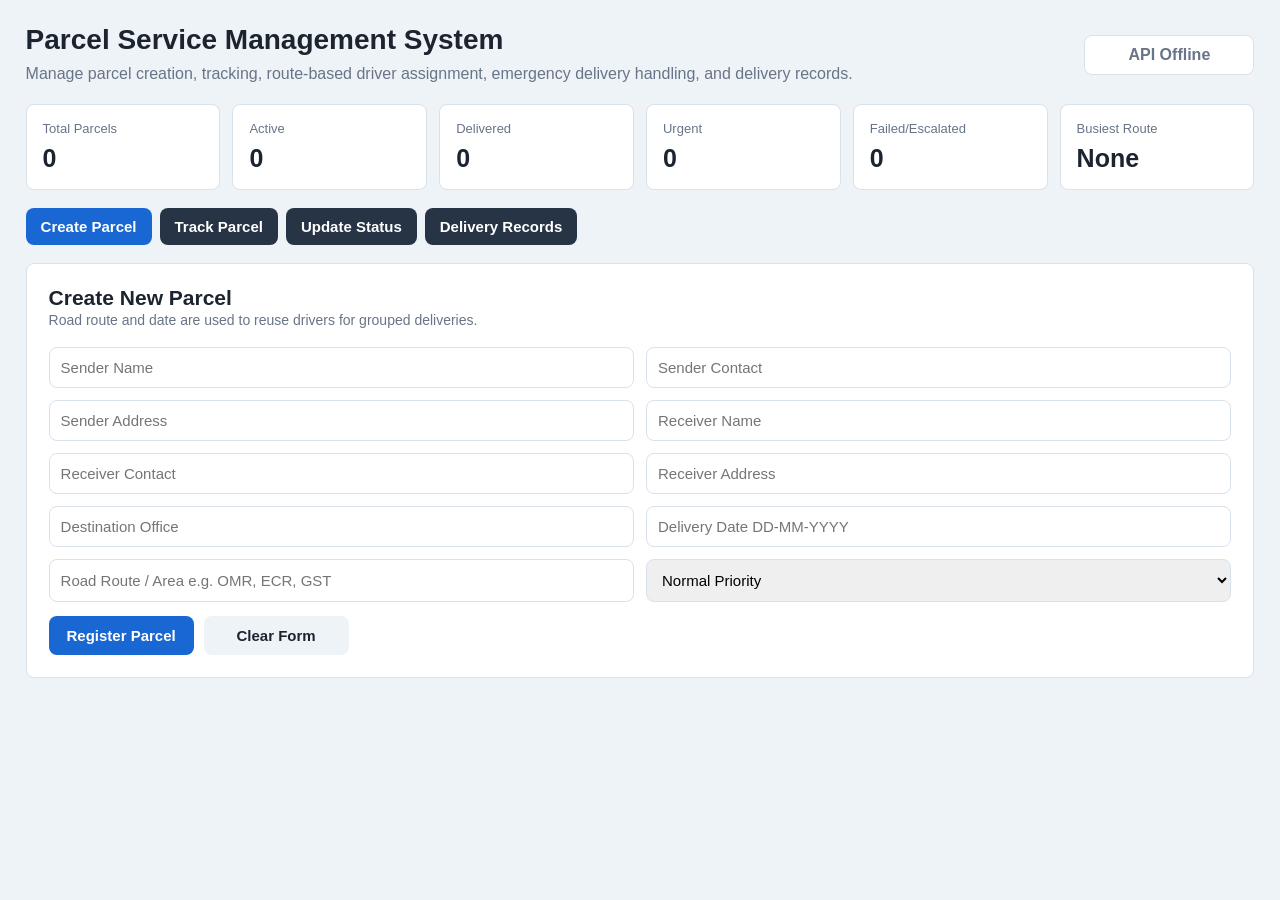
==== Frontend/n.html @ 4bf90d1c "Project Update" ====
<!DOCTYPE html>
<html lang="en">
<head>
<meta charset="UTF-8">
<meta name="viewport" content="width=device-width, initial-scale=1.0">
<title>Parcel Service System</title>

<style>
:root {
  --bg: #eef3f7;
  --panel: #ffffff;
  --ink: #1c2430;
  --muted: #687487;
  --line: #d9e1ea;
  --primary: #1967d2;
  --primary-dark: #124f9f;
  --success-bg: #dff7e8;
  --success-text: #11633a;
  --danger-bg: #fde2e2;
  --danger-text: #9f1d1d;
  --warn-bg: #fff3cc;
  --warn-text: #815b00;
}

* {
  box-sizing: border-box;
  margin: 0;
  padding: 0;
  font-family: Arial, sans-serif;
}

body {
  background: var(--bg);
  color: var(--ink);
}

.app-shell {
  width: 96%;
  max-width: 1260px;
  margin: 24px auto 40px;
}

.topbar {
  display: flex;
  justify-content: space-between;
  gap: 18px;
  align-items: center;
  margin-bottom: 18px;
}

.topbar h1 {
  font-size: 28px;
  margin-bottom: 6px;
}

.topbar p {
  color: var(--muted);
  line-height: 1.5;
}

.server-pill {
  min-width: 170px;
  padding: 10px 14px;
  border: 1px solid var(--line);
  background: var(--panel);
  border-radius: 8px;
  color: var(--muted);
  text-align: center;
  font-weight: 700;
}

.server-pill.online {
  color: var(--success-text);
  border-color: #a8dfbd;
}

.stats-grid {
  display: grid;
  grid-template-columns: repeat(6, 1fr);
  gap: 12px;
  margin-bottom: 18px;
}

.stat {
  background: var(--panel);
  border: 1px solid var(--line);
  border-radius: 8px;
  padding: 16px;
}

.stat span {
  display: block;
  color: var(--muted);
  font-size: 13px;
  margin-bottom: 8px;
}

.stat strong {
  font-size: 25px;
}

.nav {
  display: flex;
  flex-wrap: wrap;
  gap: 8px;
  margin-bottom: 18px;
}

.nav button,
.action-row button,
.icon-action,
button {
  border: none;
  cursor: pointer;
  font-weight: 700;
}

.nav button {
  width: auto;
  padding: 10px 15px;
  border-radius: 8px;
  background: #263445;
  color: white;
}

.nav button.active {
  background: var(--primary);
}

.panel {
  background: var(--panel);
  padding: 22px;
  border: 1px solid var(--line);
  border-radius: 8px;
  margin-bottom: 18px;
}

.panel-header {
  display: flex;
  justify-content: space-between;
  gap: 14px;
  align-items: center;
  margin-bottom: 16px;
}

.panel h2 {
  font-size: 21px;
}

.hint {
  color: var(--muted);
  font-size: 14px;
  line-height: 1.5;
}

.grid {
  display: grid;
  grid-template-columns: repeat(2, 1fr);
  gap: 12px;
}

.filters {
  display: grid;
  grid-template-columns: 2fr repeat(4, 1fr);
  gap: 10px;
}

input,
select,
button {
  width: 100%;
  padding: 11px;
  border-radius: 8px;
  border: 1px solid var(--line);
  font-size: 15px;
}

input:focus,
select:focus {
  outline: 2px solid #9cc3f6;
  border-color: var(--primary);
}

.primary {
  background: var(--primary);
  color: white;
}

.primary:hover {
  background: var(--primary-dark);
}

.secondary {
  background: #eef3f7;
  color: var(--ink);
}

.danger-button {
  background: var(--danger-bg);
  color: var(--danger-text);
}

.action-row {
  display: flex;
  gap: 10px;
  margin-top: 14px;
}

.action-row button {
  width: auto;
  min-width: 145px;
}

.result {
  background: #f7fafc;
  padding: 15px;
  border-radius: 8px;
  margin-top: 14px;
  border-left: 5px solid var(--primary);
  line-height: 1.65;
}

.hidden {
  display: none;
}

.badge {
  display: inline-block;
  padding: 5px 9px;
  border-radius: 999px;
  background: #dcecff;
  color: #174f91;
  font-size: 12px;
  font-weight: 700;
  white-space: nowrap;
}

.danger {
  background: var(--danger-bg);
  color: var(--danger-text);
}

.success {
  background: var(--success-bg);
  color: var(--success-text);
}

.warning {
  background: var(--warn-bg);
  color: var(--warn-text);
}

.table-wrap {
  overflow-x: auto;
  border: 1px solid var(--line);
  border-radius: 8px;
  margin-top: 14px;
}

table {
  width: 100%;
  border-collapse: collapse;
  min-width: 980px;
}

th,
td {
  padding: 12px;
  border-bottom: 1px solid var(--line);
  text-align: left;
  vertical-align: top;
}

th {
  background: #f3f6fa;
  color: #354255;
  font-size: 13px;
}

tr:last-child td {
  border-bottom: none;
}

.icon-action {
  width: auto;
  padding: 7px 9px;
  border-radius: 7px;
  margin-right: 5px;
  font-size: 13px;
}

.empty {
  padding: 20px;
  color: var(--muted);
  text-align: center;
}

@media(max-width: 980px) {
  .stats-grid {
    grid-template-columns: repeat(3, 1fr);
  }

  .filters {
    grid-template-columns: repeat(2, 1fr);
  }
}

@media(max-width: 700px) {
  .topbar,
  .panel-header,
  .action-row {
    flex-direction: column;
    align-items: stretch;
  }

  .stats-grid,
  .grid,
  .filters {
    grid-template-columns: 1fr;
  }

  .action-row button,
  .nav button {
    width: 100%;
  }
}
</style>
</head>

<body>
<main class="app-shell">
  <header class="topbar">
    <div>
      <h1>Parcel Service Management System</h1>
      <p>Manage parcel creation, tracking, route-based driver assignment, emergency delivery handling, and delivery records.</p>
    </div>
    <div id="serverStatus" class="server-pill">Checking API</div>
  </header>

  <section class="stats-grid" aria-label="Parcel summary">
    <div class="stat"><span>Total Parcels</span><strong id="statTotal">0</strong></div>
    <div class="stat"><span>Active</span><strong id="statActive">0</strong></div>
    <div class="stat"><span>Delivered</span><strong id="statDelivered">0</strong></div>
    <div class="stat"><span>Urgent</span><strong id="statUrgent">0</strong></div>
    <div class="stat"><span>Failed/Escalated</span><strong id="statFailed">0</strong></div>
    <div class="stat"><span>Busiest Route</span><strong id="statRoute">None</strong></div>
  </section>

  <nav class="nav" aria-label="Main sections">
    <button id="navAdd" class="active" onclick="showSection('addSection')">Create Parcel</button>
    <button id="navTrack" onclick="showSection('trackSection')">Track Parcel</button>
    <button id="navUpdate" onclick="showSection('updateSection')">Update Status</button>
    <button id="navRecords" onclick="showSection('recordsSection'); loadParcels();">Delivery Records</button>
  </nav>

  <section id="addSection" class="panel">
    <div class="panel-header">
      <div>
        <h2>Create New Parcel</h2>
        <p class="hint">Road route and date are used to reuse drivers for grouped deliveries.</p>
      </div>
    </div>

    <div class="grid">
      <input id="sname" placeholder="Sender Name">
      <input id="sphone" placeholder="Sender Contact">
      <input id="saddr" placeholder="Sender Address">
      <input id="rname" placeholder="Receiver Name">
      <input id="rphone" placeholder="Receiver Contact">
      <input id="raddr" placeholder="Receiver Address">
      <input id="office" placeholder="Destination Office">
      <input id="date" placeholder="Delivery Date DD-MM-YYYY">
      <input id="route" placeholder="Road Route / Area e.g. OMR, ECR, GST">
      <select id="priority">
        <option value="1">Normal Priority</option>
        <option value="2">Urgent Priority</option>
      </select>
    </div>

    <div class="action-row">
      <button class="primary" onclick="addParcel()">Register Parcel</button>
      <button class="secondary" onclick="clearCreateForm()">Clear Form</button>
    </div>

    <div id="addResult" class="result hidden"></div>
  </section>

  <section id="trackSection" class="panel hidden">
    <div class="panel-header">
      <div>
        <h2>Track Parcel</h2>
        <p class="hint">Enter a tracking ID to view full shipment details.</p>
      </div>
    </div>

    <div class="grid">
      <input id="trackId" placeholder="Enter Tracking ID">
      <button class="primary" onclick="trackParcel()">Track</button>
    </div>

    <div id="trackResult" class="result hidden"></div>
  </section>

  <section id="updateSection" class="panel hidden">
    <div class="panel-header">
      <div>
        <h2>Update Parcel Status</h2>
        <p class="hint">Failed deliveries automatically increase attempts and can escalate priority.</p>
      </div>
    </div>

    <div class="grid">
      <input id="updateId" placeholder="Enter Tracking ID">
      <select id="newStatus">
        <option value="Dispatched">Dispatched</option>
        <option value="In Transit">In Transit</option>
        <option value="Reached Destination Office">Reached Destination Office</option>
        <option value="Out for Delivery">Out for Delivery</option>
        <option value="Delivered">Delivered</option>
        <option value="Delivery Failed">Delivery Failed</option>
      </select>
    </div>

    <div class="action-row">
      <button class="primary" onclick="updateStatus()">Update Status</button>
    </div>

    <div id="updateResult" class="result hidden"></div>
  </section>

  <section id="recordsSection" class="panel hidden">
    <div class="panel-header">
      <div>
        <h2>Delivery Records</h2>
        <p class="hint">Search, filter, export, track, update, or delete parcel records.</p>
      </div>
      <div class="action-row">
        <button class="secondary" onclick="exportCsv()">Export CSV</button>
        <button class="primary" onclick="loadParcels()">Refresh</button>
      </div>
    </div>

    <div class="filters">
      <input id="filterSearch" placeholder="Search ID, sender, receiver, route">
      <input id="filterLocation" placeholder="Destination Office">
      <input id="filterDate" placeholder="Date DD-MM-YYYY">
      <select id="filterStatus">
        <option value="">All Statuses</option>
        <option value="Dispatched">Dispatched</option>
        <option value="In Transit">In Transit</option>
        <option value="Reached Destination Office">Reached Destination Office</option>
        <option value="Out for Delivery">Out for Delivery</option>
        <option value="Delivered">Delivered</option>
        <option value="Delivery Failed - Rescheduled">Delivery Failed - Rescheduled</option>
        <option value="Urgent Attention Needed">Urgent Attention Needed</option>
        <option value="Escalated to Office Manager">Escalated to Office Manager</option>
      </select>
      <select id="filterPriority">
        <option value="">All Priorities</option>
        <option value="1">Normal</option>
        <option value="2">Urgent</option>
      </select>
    </div>

    <div class="action-row">
      <button class="primary" onclick="loadParcels()">Apply Filters</button>
      <button class="secondary" onclick="resetFilters()">Reset Filters</button>
    </div>

    <div id="recordsList"></div>
  </section>
</main>

<script>
const API = window.location.protocol === "file:"
  ? "http://127.0.0.1:5000"
  : window.location.origin;

let currentParcels = [];

function escapeHtml(value) {
  return String(value ?? "").replace(/[&<>"']/g, char => ({
    "&": "&amp;",
    "<": "&lt;",
    ">": "&gt;",
    '"': "&quot;",
    "'": "&#039;"
  })[char]);
}

function showSection(id) {
  ["addSection", "trackSection", "updateSection", "recordsSection"].forEach(sectionId => {
    document.getElementById(sectionId).classList.add("hidden");
  });

  ["navAdd", "navTrack", "navUpdate", "navRecords"].forEach(navId => {
    document.getElementById(navId).classList.remove("active");
  });

  const navMap = {
    addSection: "navAdd",
    trackSection: "navTrack",
    updateSection: "navUpdate",
    recordsSection: "navRecords"
  };

  document.getElementById(id).classList.remove("hidden");
  document.getElementById(navMap[id]).classList.add("active");
}

function showBox(id, html) {
  const box = document.getElementById(id);
  box.innerHTML = html;
  box.classList.remove("hidden");
}

async function requestJson(url, options) {
  const response = await fetch(url, options);
  const data = await response.json();

  if (!response.ok) {
    throw new Error(data.error || "Request failed");
  }

  return data;
}

function getStatusBadge(status) {
  const safeStatus = escapeHtml(status);

  if (status.includes("Failed") || status.includes("Escalated")) {
    return `<span class="badge danger">${safeStatus}</span>`;
  }

  if (status === "Delivered") {
    return `<span class="badge success">${safeStatus}</span>`;
  }

  if (status.includes("Urgent")) {
    return `<span class="badge warning">${safeStatus}</span>`;
  }

  return `<span class="badge">${safeStatus}</span>`;
}

function getPriorityBadge(priority) {
  return priority == "2"
    ? `<span class="badge warning">Urgent</span>`
    : `<span class="badge">Normal</span>`;
}

function isValidDate(value) {
  return /^\d{2}-\d{2}-\d{4}$/.test(value);
}

async function loadStats() {
  try {
    const stats = await requestJson(`${API}/stats`);
    document.getElementById("statTotal").textContent = stats.total;
    document.getElementById("statActive").textContent = stats.active;
    document.getElementById("statDelivered").textContent = stats.delivered;
    document.getElementById("statUrgent").textContent = stats.urgent;
    document.getElementById("statFailed").textContent = stats.failed;
    document.getElementById("statRoute").textContent = stats.busiestRoute;
    document.getElementById("serverStatus").textContent = "API Online";
    document.getElementById("serverStatus").classList.add("online");
  } catch (error) {
    document.getElementById("serverStatus").textContent = "API Offline";
    document.getElementById("serverStatus").classList.remove("online");
  }
}

function collectParcelForm() {
  return {
    sname: document.getElementById("sname").value.trim(),
    saddr: document.getElementById("saddr").value.trim(),
    sphone: document.getElementById("sphone").value.trim(),
    rname: document.getElementById("rname").value.trim(),
    raddr: document.getElementById("raddr").value.trim(),
    rphone: document.getElementById("rphone").value.trim(),
    office: document.getElementById("office").value.trim(),
    date: document.getElementById("date").value.trim(),
    route: document.getElementById("route").value.trim(),
    priority: document.getElementById("priority").value
  };
}

function clearCreateForm() {
  ["sname", "saddr", "sphone", "rname", "raddr", "rphone", "office", "date", "route"].forEach(id => {
    document.getElementById(id).value = "";
  });
  document.getElementById("priority").value = "1";
  document.getElementById("addResult").classList.add("hidden");
}

async function addParcel() {
  const parcel = collectParcelForm();

  for (let key in parcel) {
    if (!parcel[key]) {
      alert("Please fill all fields");
      return;
    }
  }

  if (!isValidDate(parcel.date)) {
    alert("Delivery date must be in DD-MM-YYYY format");
    return;
  }

  try {
    const data = await requestJson(`${API}/add`, {
      method: "POST",
      headers: { "Content-Type": "application/json" },
      body: JSON.stringify(parcel)
    });

    showBox("addResult", `
      <h3>Parcel Registered Successfully</h3>
      <p><b>Tracking ID:</b> ${escapeHtml(data.trackingID)}</p>
      <p><b>Assigned Driver:</b> ${escapeHtml(data.driver)}</p>
      <p><b>Route Logic:</b> Parcels on the same road and date are assigned to the same driver.</p>
    `);
    await loadStats();
  } catch (error) {
    showBox("addResult", `<p>${escapeHtml(error.message)}</p>`);
  }
}

async function trackParcel(idFromAction) {
  const id = String(idFromAction || document.getElementById("trackId").value).trim();

  if (!id) {
    alert("Enter tracking ID");
    return;
  }

  try {
    const data = await requestJson(`${API}/track/${encodeURIComponent(id)}`);
    document.getElementById("trackId").value = id;
    showSection("trackSection");

    showBox("trackResult", `
      <h3>Tracking Details</h3>
      <p><b>Tracking ID:</b> ${escapeHtml(data.id)}</p>
      <p><b>Status:</b> ${getStatusBadge(data.status)}</p>
      <p><b>Sender:</b> ${escapeHtml(data.sname)} | ${escapeHtml(data.sphone)}</p>
      <p><b>Sender Address:</b> ${escapeHtml(data.saddr)}</p>
      <p><b>Receiver:</b> ${escapeHtml(data.rname)} | ${escapeHtml(data.rphone)}</p>
      <p><b>Receiver Address:</b> ${escapeHtml(data.raddr)}</p>
      <p><b>Destination Office:</b> ${escapeHtml(data.office)}</p>
      <p><b>Delivery Date:</b> ${escapeHtml(data.date)}</p>
      <p><b>Route:</b> ${escapeHtml(data.route)}</p>
      <p><b>Assigned Driver:</b> ${escapeHtml(data.driver)}</p>
      <p><b>Priority:</b> ${getPriorityBadge(data.priority)}</p>
      <p><b>Failed Attempts:</b> ${escapeHtml(data.failedAttempts)}</p>
    `);
  } catch (error) {
    showBox("trackResult", `<p>Parcel not found.</p>`);
  }
}

async function updateStatus(idFromAction, statusFromAction) {
  const id = String(idFromAction || document.getElementById("updateId").value).trim();
  const status = statusFromAction || document.getElementById("newStatus").value;

  if (!id) {
    alert("Enter tracking ID");
    return;
  }

  try {
    const data = await requestJson(`${API}/update-status`, {
      method: "POST",
      headers: { "Content-Type": "application/json" },
      body: JSON.stringify({ id, status })
    });
    const parcel = data.parcel;

    document.getElementById("updateId").value = id;
    document.getElementById("newStatus").value = status;

    showBox("updateResult", `
      <h3>Status Updated</h3>
      <p><b>Tracking ID:</b> ${escapeHtml(parcel.id)}</p>
      <p><b>New Status:</b> ${getStatusBadge(parcel.status)}</p>
      <p><b>Failed Attempts:</b> ${escapeHtml(parcel.failedAttempts)}</p>
      <p><b>Priority:</b> ${getPriorityBadge(parcel.priority)}</p>
    `);

    await loadStats();
    if (!document.getElementById("recordsSection").classList.contains("hidden")) {
      await loadParcels();
    }
  } catch (error) {
    showBox("updateResult", `<p>${escapeHtml(error.message)}</p>`);
  }
}

function buildQuery() {
  const params = new URLSearchParams();
  const fields = {
    search: document.getElementById("filterSearch").value.trim(),
    location: document.getElementById("filterLocation").value.trim(),
    date: document.getElementById("filterDate").value.trim(),
    status: document.getElementById("filterStatus").value,
    priority: document.getElementById("filterPriority").value
  };

  Object.entries(fields).forEach(([key, value]) => {
    if (value) params.set(key, value);
  });

  return params.toString();
}

async function loadParcels() {
  const query = buildQuery();
  const url = query ? `${API}/parcels?${query}` : `${API}/parcels`;

  try {
    currentParcels = await requestJson(url);
    renderRecords(currentParcels);
  } catch (error) {
    document.getElementById("recordsList").innerHTML = `<div class="empty">${escapeHtml(error.message)}</div>`;
  }
}

function renderRecords(parcels) {
  const list = document.getElementById("recordsList");

  if (parcels.length === 0) {
    list.innerHTML = `<div class="empty">No records found.</div>`;
    return;
  }

  list.innerHTML = `
    <div class="table-wrap">
      <table>
        <thead>
          <tr>
            <th>ID</th>
            <th>Status</th>
            <th>Sender</th>
            <th>Receiver</th>
            <th>Destination</th>
            <th>Date</th>
            <th>Route</th>
            <th>Driver</th>
            <th>Priority</th>
            <th>Attempts</th>
            <th>Actions</th>
          </tr>
        </thead>
        <tbody>
          ${parcels.map(parcel => `
            <tr>
              <td>${escapeHtml(parcel.id)}</td>
              <td>${getStatusBadge(parcel.status)}</td>
              <td>${escapeHtml(parcel.sname)}<br><span class="hint">${escapeHtml(parcel.sphone)}</span></td>
              <td>${escapeHtml(parcel.rname)}<br><span class="hint">${escapeHtml(parcel.rphone)}</span></td>
              <td>${escapeHtml(parcel.office)}</td>
              <td>${escapeHtml(parcel.date)}</td>
              <td>${escapeHtml(parcel.route)}</td>
              <td>${escapeHtml(parcel.driver)}</td>
              <td>${getPriorityBadge(parcel.priority)}</td>
              <td>${escapeHtml(parcel.failedAttempts)}</td>
              <td>
                <button class="icon-action secondary" onclick="trackParcel('${escapeHtml(parcel.id)}')">View</button>
                <button class="icon-action primary" onclick="quickDeliver('${escapeHtml(parcel.id)}')">Deliver</button>
                <button class="icon-action danger-button" onclick="deleteParcel('${escapeHtml(parcel.id)}')">Delete</button>
              </td>
            </tr>
          `).join("")}
        </tbody>
      </table>
    </div>
  `;
}

async function quickDeliver(id) {
  await updateStatus(id, "Delivered");
}

async function deleteParcel(id) {
  if (!confirm(`Delete parcel ${id}?`)) {
    return;
  }

  try {
    await requestJson(`${API}/parcel/${encodeURIComponent(id)}`, { method: "DELETE" });
    await loadStats();
    await loadParcels();
  } catch (error) {
    alert(error.message);
  }
}

function resetFilters() {
  ["filterSearch", "filterLocation", "filterDate"].forEach(id => {
    document.getElementById(id).value = "";
  });
  document.getElementById("filterStatus").value = "";
  document.getElementById("filterPriority").value = "";
  loadParcels();
}

function exportCsv() {
  if (currentParcels.length === 0) {
    alert("No records to export");
    return;
  }

  const headers = ["ID", "Sender", "Sender Phone", "Receiver", "Receiver Phone", "Status", "Office", "Date", "Route", "Driver", "Priority", "Failed Attempts"];
  const rows = currentParcels.map(parcel => [
    parcel.id, parcel.sname, parcel.sphone, parcel.rname, parcel.rphone,
    parcel.status, parcel.office, parcel.date, parcel.route, parcel.driver,
    parcel.priority == "2" ? "Urgent" : "Normal", parcel.failedAttempts
  ]);
  const csv = [headers, ...rows].map(row =>
    row.map(value => `"${String(value).replaceAll('"', '""')}"`).join(",")
  ).join("\n");
  const blob = new Blob([csv], { type: "text/csv" });
  const link = document.createElement("a");
  link.href = URL.createObjectURL(blob);
  link.download = "parcel-records.csv";
  link.click();
  URL.revokeObjectURL(link.href);
}

loadStats();
</script>
</body>
</html>
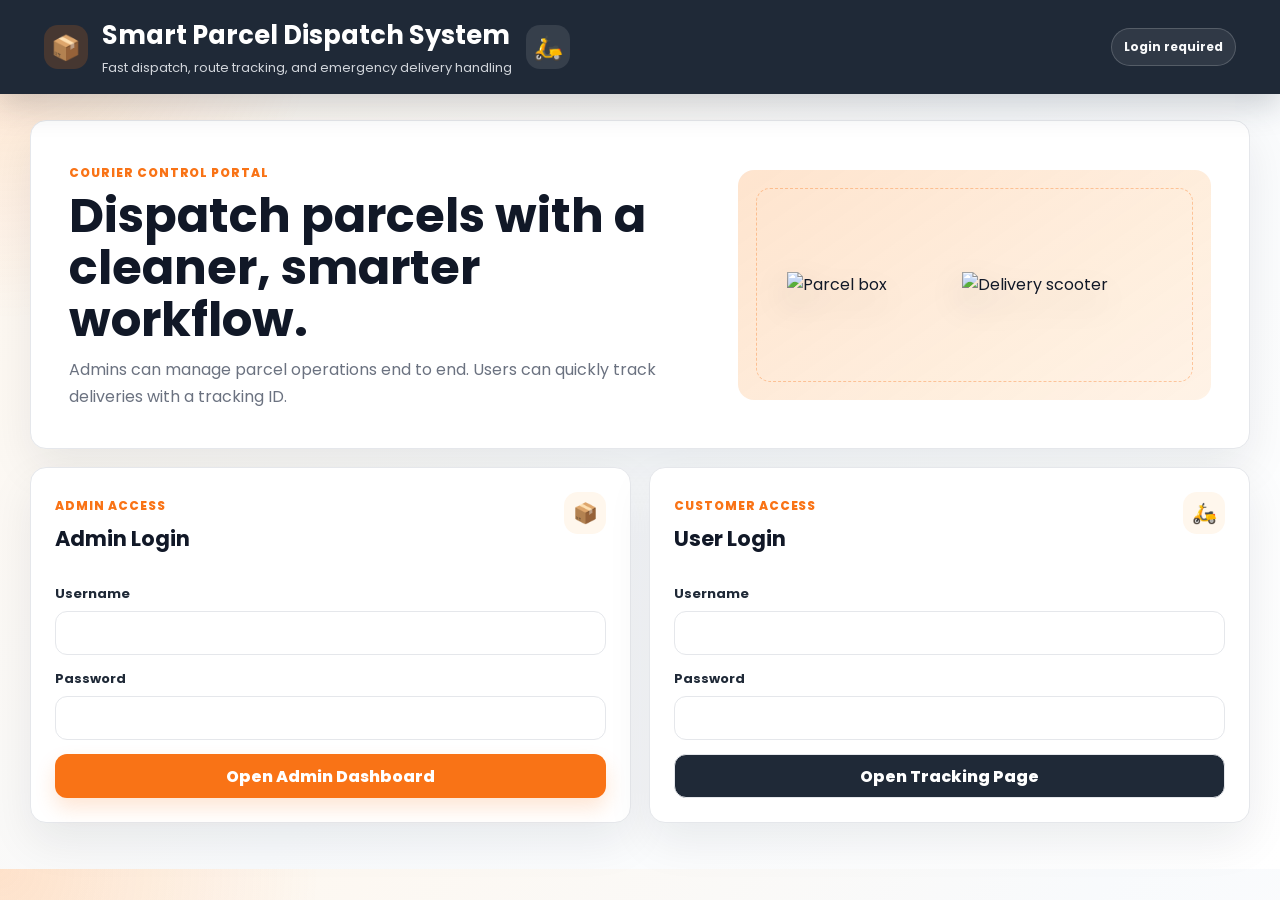
==== commit af7ada66: "Fix parcel dispatch system" ====
--- a/Frontend/n.html
+++ b/Frontend/n.html
@@ -1,834 +1,324 @@
 <!DOCTYPE html>
 <html lang="en">
 <head>
-<meta charset="UTF-8">
-<meta name="viewport" content="width=device-width, initial-scale=1.0">
-<title>Parcel Service System</title>
-
-<style>
-:root {
-  --bg: #eef3f7;
-  --panel: #ffffff;
-  --ink: #1c2430;
-  --muted: #687487;
-  --line: #d9e1ea;
-  --primary: #1967d2;
-  --primary-dark: #124f9f;
-  --success-bg: #dff7e8;
-  --success-text: #11633a;
-  --danger-bg: #fde2e2;
-  --danger-text: #9f1d1d;
-  --warn-bg: #fff3cc;
-  --warn-text: #815b00;
-}
-
-* {
-  box-sizing: border-box;
-  margin: 0;
-  padding: 0;
-  font-family: Arial, sans-serif;
-}
-
-body {
-  background: var(--bg);
-  color: var(--ink);
-}
-
-.app-shell {
-  width: 96%;
-  max-width: 1260px;
-  margin: 24px auto 40px;
-}
-
-.topbar {
-  display: flex;
-  justify-content: space-between;
-  gap: 18px;
-  align-items: center;
-  margin-bottom: 18px;
-}
-
-.topbar h1 {
-  font-size: 28px;
-  margin-bottom: 6px;
-}
-
-.topbar p {
-  color: var(--muted);
-  line-height: 1.5;
-}
-
-.server-pill {
-  min-width: 170px;
-  padding: 10px 14px;
-  border: 1px solid var(--line);
-  background: var(--panel);
-  border-radius: 8px;
-  color: var(--muted);
-  text-align: center;
-  font-weight: 700;
-}
-
-.server-pill.online {
-  color: var(--success-text);
-  border-color: #a8dfbd;
-}
-
-.stats-grid {
-  display: grid;
-  grid-template-columns: repeat(6, 1fr);
-  gap: 12px;
-  margin-bottom: 18px;
-}
-
-.stat {
-  background: var(--panel);
-  border: 1px solid var(--line);
-  border-radius: 8px;
-  padding: 16px;
-}
-
-.stat span {
-  display: block;
-  color: var(--muted);
-  font-size: 13px;
-  margin-bottom: 8px;
-}
-
-.stat strong {
-  font-size: 25px;
-}
-
-.nav {
-  display: flex;
-  flex-wrap: wrap;
-  gap: 8px;
-  margin-bottom: 18px;
-}
-
-.nav button,
-.action-row button,
-.icon-action,
-button {
-  border: none;
-  cursor: pointer;
-  font-weight: 700;
-}
-
-.nav button {
-  width: auto;
-  padding: 10px 15px;
-  border-radius: 8px;
-  background: #263445;
-  color: white;
-}
-
-.nav button.active {
-  background: var(--primary);
-}
-
-.panel {
-  background: var(--panel);
-  padding: 22px;
-  border: 1px solid var(--line);
-  border-radius: 8px;
-  margin-bottom: 18px;
-}
-
-.panel-header {
-  display: flex;
-  justify-content: space-between;
-  gap: 14px;
-  align-items: center;
-  margin-bottom: 16px;
-}
-
-.panel h2 {
-  font-size: 21px;
-}
-
-.hint {
-  color: var(--muted);
-  font-size: 14px;
-  line-height: 1.5;
-}
-
-.grid {
-  display: grid;
-  grid-template-columns: repeat(2, 1fr);
-  gap: 12px;
-}
-
-.filters {
-  display: grid;
-  grid-template-columns: 2fr repeat(4, 1fr);
-  gap: 10px;
-}
-
-input,
-select,
-button {
-  width: 100%;
-  padding: 11px;
-  border-radius: 8px;
-  border: 1px solid var(--line);
-  font-size: 15px;
-}
-
-input:focus,
-select:focus {
-  outline: 2px solid #9cc3f6;
-  border-color: var(--primary);
-}
-
-.primary {
-  background: var(--primary);
-  color: white;
-}
-
-.primary:hover {
-  background: var(--primary-dark);
-}
-
-.secondary {
-  background: #eef3f7;
-  color: var(--ink);
-}
-
-.danger-button {
-  background: var(--danger-bg);
-  color: var(--danger-text);
-}
-
-.action-row {
-  display: flex;
-  gap: 10px;
-  margin-top: 14px;
-}
-
-.action-row button {
-  width: auto;
-  min-width: 145px;
-}
-
-.result {
-  background: #f7fafc;
-  padding: 15px;
-  border-radius: 8px;
-  margin-top: 14px;
-  border-left: 5px solid var(--primary);
-  line-height: 1.65;
-}
-
-.hidden {
-  display: none;
-}
-
-.badge {
-  display: inline-block;
-  padding: 5px 9px;
-  border-radius: 999px;
-  background: #dcecff;
-  color: #174f91;
-  font-size: 12px;
-  font-weight: 700;
-  white-space: nowrap;
-}
-
-.danger {
-  background: var(--danger-bg);
-  color: var(--danger-text);
-}
-
-.success {
-  background: var(--success-bg);
-  color: var(--success-text);
-}
-
-.warning {
-  background: var(--warn-bg);
-  color: var(--warn-text);
-}
-
-.table-wrap {
-  overflow-x: auto;
-  border: 1px solid var(--line);
-  border-radius: 8px;
-  margin-top: 14px;
-}
-
-table {
-  width: 100%;
-  border-collapse: collapse;
-  min-width: 980px;
-}
-
-th,
-td {
-  padding: 12px;
-  border-bottom: 1px solid var(--line);
-  text-align: left;
-  vertical-align: top;
-}
-
-th {
-  background: #f3f6fa;
-  color: #354255;
-  font-size: 13px;
-}
-
-tr:last-child td {
-  border-bottom: none;
-}
-
-.icon-action {
-  width: auto;
-  padding: 7px 9px;
-  border-radius: 7px;
-  margin-right: 5px;
-  font-size: 13px;
-}
-
-.empty {
-  padding: 20px;
-  color: var(--muted);
-  text-align: center;
-}
-
-@media(max-width: 980px) {
-  .stats-grid {
-    grid-template-columns: repeat(3, 1fr);
-  }
-
-  .filters {
-    grid-template-columns: repeat(2, 1fr);
-  }
-}
-
-@media(max-width: 700px) {
-  .topbar,
-  .panel-header,
-  .action-row {
-    flex-direction: column;
-    align-items: stretch;
-  }
-
-  .stats-grid,
-  .grid,
-  .filters {
-    grid-template-columns: 1fr;
-  }
-
-  .action-row button,
-  .nav button {
-    width: 100%;
-  }
-}
-</style>
+  <meta charset="UTF-8">
+  <meta name="viewport" content="width=device-width, initial-scale=1.0">
+  <title>Smart Parcel Dispatch System</title>
+  <link rel="preconnect" href="https://fonts.googleapis.com">
+  <link rel="preconnect" href="https://fonts.gstatic.com" crossorigin>
+  <link href="https://fonts.googleapis.com/css2?family=Poppins:wght@400;500;600;700;800&display=swap" rel="stylesheet">
+  <link rel="stylesheet" href="style.css">
 </head>
-
 <body>
-<main class="app-shell">
-  <header class="topbar">
-    <div>
-      <h1>Parcel Service Management System</h1>
-      <p>Manage parcel creation, tracking, route-based driver assignment, emergency delivery handling, and delivery records.</p>
+  <div id="loader" class="loader hidden">Loading...</div>
+
+  <header class="site-header">
+    <div class="brand">
+      <span class="brand-icon" aria-hidden="true">📦</span>
+      <div>
+        <h1>Smart Parcel Dispatch System</h1>
+        <p>Fast dispatch, route tracking, and emergency delivery handling</p>
+      </div>
+      <span class="bike-icon" aria-hidden="true">🛵</span>
     </div>
-    <div id="serverStatus" class="server-pill">Checking API</div>
+    <div class="auth-area">
+      <span id="rolePill" class="role-pill">Login required</span>
+      <button class="btn danger logout-btn" type="button">Logout</button>
+    </div>
   </header>
 
-  <section class="stats-grid" aria-label="Parcel summary">
-    <div class="stat"><span>Total Parcels</span><strong id="statTotal">0</strong></div>
-    <div class="stat"><span>Active</span><strong id="statActive">0</strong></div>
-    <div class="stat"><span>Delivered</span><strong id="statDelivered">0</strong></div>
-    <div class="stat"><span>Urgent</span><strong id="statUrgent">0</strong></div>
-    <div class="stat"><span>Failed/Escalated</span><strong id="statFailed">0</strong></div>
-    <div class="stat"><span>Busiest Route</span><strong id="statRoute">None</strong></div>
-  </section>
-
-  <nav class="nav" aria-label="Main sections">
-    <button id="navAdd" class="active" onclick="showSection('addSection')">Create Parcel</button>
-    <button id="navTrack" onclick="showSection('trackSection')">Track Parcel</button>
-    <button id="navUpdate" onclick="showSection('updateSection')">Update Status</button>
-    <button id="navRecords" onclick="showSection('recordsSection'); loadParcels();">Delivery Records</button>
-  </nav>
-
-  <section id="addSection" class="panel">
-    <div class="panel-header">
-      <div>
-        <h2>Create New Parcel</h2>
-        <p class="hint">Road route and date are used to reuse drivers for grouped deliveries.</p>
+  <main class="app">
+    <section id="loginView" class="login-view">
+      <div class="hero login-hero">
+        <div class="hero-copy">
+          <span class="kicker">Courier Control Portal</span>
+          <h2>Dispatch parcels with a cleaner, smarter workflow.</h2>
+          <p>Admins can manage parcel operations end to end. Users can quickly track deliveries with a tracking ID.</p>
+        </div>
+        <div class="hero-art" aria-label="Parcel delivery illustration">
+          <img src="https://img.icons8.com/fluency/240/parcel.png" alt="Parcel box">
+          <img src="https://img.icons8.com/fluency/240/scooter.png" alt="Delivery scooter">
+        </div>
       </div>
-    </div>
-
-    <div class="grid">
-      <input id="sname" placeholder="Sender Name">
-      <input id="sphone" placeholder="Sender Contact">
-      <input id="saddr" placeholder="Sender Address">
-      <input id="rname" placeholder="Receiver Name">
-      <input id="rphone" placeholder="Receiver Contact">
-      <input id="raddr" placeholder="Receiver Address">
-      <input id="office" placeholder="Destination Office">
-      <input id="date" placeholder="Delivery Date DD-MM-YYYY">
-      <input id="route" placeholder="Road Route / Area e.g. OMR, ECR, GST">
-      <select id="priority">
-        <option value="1">Normal Priority</option>
-        <option value="2">Urgent Priority</option>
-      </select>
-    </div>
-
-    <div class="action-row">
-      <button class="primary" onclick="addParcel()">Register Parcel</button>
-      <button class="secondary" onclick="clearCreateForm()">Clear Form</button>
-    </div>
-
-    <div id="addResult" class="result hidden"></div>
-  </section>
-
-  <section id="trackSection" class="panel hidden">
-    <div class="panel-header">
-      <div>
-        <h2>Track Parcel</h2>
-        <p class="hint">Enter a tracking ID to view full shipment details.</p>
+
+      <div id="loginAlertBox" class="alert hidden" role="status"></div>
+
+      <div class="login-grid">
+        <form id="adminLoginForm" class="card login-card">
+          <div class="card-title">
+            <div>
+              <span class="section-label">Admin Access</span>
+              <h3>Admin Login</h3>
+            </div>
+            <span class="card-icon">📦</span>
+          </div>
+          <label>Username<input name="username" autocomplete="username" required></label>
+          <label>Password<input name="password" type="password" autocomplete="current-password" required></label>
+          <button class="btn primary" type="submit">Open Admin Dashboard</button>
+        </form>
+
+        <form id="userLoginForm" class="card login-card">
+          <div class="card-title">
+            <div>
+              <span class="section-label">Customer Access</span>
+              <h3>User Login</h3>
+            </div>
+            <span class="card-icon">🛵</span>
+          </div>
+          <label>Username<input name="username" autocomplete="username" required></label>
+          <label>Password<input name="password" type="password" autocomplete="current-password" required></label>
+          <button class="btn secondary strong" type="submit">Open Tracking Page</button>
+        </form>
       </div>
-    </div>
-
-    <div class="grid">
-      <input id="trackId" placeholder="Enter Tracking ID">
-      <button class="primary" onclick="trackParcel()">Track</button>
-    </div>
-
-    <div id="trackResult" class="result hidden"></div>
-  </section>
-
-  <section id="updateSection" class="panel hidden">
-    <div class="panel-header">
-      <div>
-        <h2>Update Parcel Status</h2>
-        <p class="hint">Failed deliveries automatically increase attempts and can escalate priority.</p>
+    </section>
+
+    <section id="adminView" class="hidden">
+      <section class="hero dashboard-hero">
+        <div class="hero-copy">
+          <span class="kicker">Admin Dashboard</span>
+          <h2>Manage delivery creation, tracking, and escalation.</h2>
+          <p>Create parcels, assign route drivers, update delivery progress, handle failures, and review every record.</p>
+        </div>
+        <div class="hero-art" aria-label="Parcel dashboard illustration">
+          <img src="https://img.icons8.com/fluency/240/cardboard-box.png" alt="Parcel package">
+          <img src="https://img.icons8.com/fluency/240/delivery.png" alt="Delivery rider">
+        </div>
+      </section>
+
+      <div class="toolbar">
+        <div id="alertBox" class="alert hidden" role="status"></div>
+        <button id="refreshBtn" class="btn secondary" type="button">Refresh Data</button>
       </div>
-    </div>
-
-    <div class="grid">
-      <input id="updateId" placeholder="Enter Tracking ID">
-      <select id="newStatus">
-        <option value="Dispatched">Dispatched</option>
-        <option value="In Transit">In Transit</option>
-        <option value="Reached Destination Office">Reached Destination Office</option>
-        <option value="Out for Delivery">Out for Delivery</option>
-        <option value="Delivered">Delivered</option>
-        <option value="Delivery Failed">Delivery Failed</option>
-      </select>
-    </div>
-
-    <div class="action-row">
-      <button class="primary" onclick="updateStatus()">Update Status</button>
-    </div>
-
-    <div id="updateResult" class="result hidden"></div>
-  </section>
-
-  <section id="recordsSection" class="panel hidden">
-    <div class="panel-header">
-      <div>
-        <h2>Delivery Records</h2>
-        <p class="hint">Search, filter, export, track, update, or delete parcel records.</p>
-      </div>
-      <div class="action-row">
-        <button class="secondary" onclick="exportCsv()">Export CSV</button>
-        <button class="primary" onclick="loadParcels()">Refresh</button>
-      </div>
-    </div>
-
-    <div class="filters">
-      <input id="filterSearch" placeholder="Search ID, sender, receiver, route">
-      <input id="filterLocation" placeholder="Destination Office">
-      <input id="filterDate" placeholder="Date DD-MM-YYYY">
-      <select id="filterStatus">
-        <option value="">All Statuses</option>
-        <option value="Dispatched">Dispatched</option>
-        <option value="In Transit">In Transit</option>
-        <option value="Reached Destination Office">Reached Destination Office</option>
-        <option value="Out for Delivery">Out for Delivery</option>
-        <option value="Delivered">Delivered</option>
-        <option value="Delivery Failed - Rescheduled">Delivery Failed - Rescheduled</option>
-        <option value="Urgent Attention Needed">Urgent Attention Needed</option>
-        <option value="Escalated to Office Manager">Escalated to Office Manager</option>
-      </select>
-      <select id="filterPriority">
-        <option value="">All Priorities</option>
-        <option value="1">Normal</option>
-        <option value="2">Urgent</option>
-      </select>
-    </div>
-
-    <div class="action-row">
-      <button class="primary" onclick="loadParcels()">Apply Filters</button>
-      <button class="secondary" onclick="resetFilters()">Reset Filters</button>
-    </div>
-
-    <div id="recordsList"></div>
-  </section>
-</main>
-
-<script>
-const API = window.location.protocol === "file:"
-  ? "http://127.0.0.1:5000"
-  : window.location.origin;
-
-let currentParcels = [];
-
-function escapeHtml(value) {
-  return String(value ?? "").replace(/[&<>"']/g, char => ({
-    "&": "&amp;",
-    "<": "&lt;",
-    ">": "&gt;",
-    '"': "&quot;",
-    "'": "&#039;"
-  })[char]);
-}
-
-function showSection(id) {
-  ["addSection", "trackSection", "updateSection", "recordsSection"].forEach(sectionId => {
-    document.getElementById(sectionId).classList.add("hidden");
-  });
-
-  ["navAdd", "navTrack", "navUpdate", "navRecords"].forEach(navId => {
-    document.getElementById(navId).classList.remove("active");
-  });
-
-  const navMap = {
-    addSection: "navAdd",
-    trackSection: "navTrack",
-    updateSection: "navUpdate",
-    recordsSection: "navRecords"
-  };
-
-  document.getElementById(id).classList.remove("hidden");
-  document.getElementById(navMap[id]).classList.add("active");
-}
-
-function showBox(id, html) {
-  const box = document.getElementById(id);
-  box.innerHTML = html;
-  box.classList.remove("hidden");
-}
-
-async function requestJson(url, options) {
-  const response = await fetch(url, options);
-  const data = await response.json();
-
-  if (!response.ok) {
-    throw new Error(data.error || "Request failed");
-  }
-
-  return data;
-}
-
-function getStatusBadge(status) {
-  const safeStatus = escapeHtml(status);
-
-  if (status.includes("Failed") || status.includes("Escalated")) {
-    return `<span class="badge danger">${safeStatus}</span>`;
-  }
-
-  if (status === "Delivered") {
-    return `<span class="badge success">${safeStatus}</span>`;
-  }
-
-  if (status.includes("Urgent")) {
-    return `<span class="badge warning">${safeStatus}</span>`;
-  }
-
-  return `<span class="badge">${safeStatus}</span>`;
-}
-
-function getPriorityBadge(priority) {
-  return priority == "2"
-    ? `<span class="badge warning">Urgent</span>`
-    : `<span class="badge">Normal</span>`;
-}
-
-function isValidDate(value) {
-  return /^\d{2}-\d{2}-\d{4}$/.test(value);
-}
-
-async function loadStats() {
-  try {
-    const stats = await requestJson(`${API}/stats`);
-    document.getElementById("statTotal").textContent = stats.total;
-    document.getElementById("statActive").textContent = stats.active;
-    document.getElementById("statDelivered").textContent = stats.delivered;
-    document.getElementById("statUrgent").textContent = stats.urgent;
-    document.getElementById("statFailed").textContent = stats.failed;
-    document.getElementById("statRoute").textContent = stats.busiestRoute;
-    document.getElementById("serverStatus").textContent = "API Online";
-    document.getElementById("serverStatus").classList.add("online");
-  } catch (error) {
-    document.getElementById("serverStatus").textContent = "API Offline";
-    document.getElementById("serverStatus").classList.remove("online");
-  }
-}
-
-function collectParcelForm() {
-  return {
-    sname: document.getElementById("sname").value.trim(),
-    saddr: document.getElementById("saddr").value.trim(),
-    sphone: document.getElementById("sphone").value.trim(),
-    rname: document.getElementById("rname").value.trim(),
-    raddr: document.getElementById("raddr").value.trim(),
-    rphone: document.getElementById("rphone").value.trim(),
-    office: document.getElementById("office").value.trim(),
-    date: document.getElementById("date").value.trim(),
-    route: document.getElementById("route").value.trim(),
-    priority: document.getElementById("priority").value
-  };
-}
-
-function clearCreateForm() {
-  ["sname", "saddr", "sphone", "rname", "raddr", "rphone", "office", "date", "route"].forEach(id => {
-    document.getElementById(id).value = "";
-  });
-  document.getElementById("priority").value = "1";
-  document.getElementById("addResult").classList.add("hidden");
-}
-
-async function addParcel() {
-  const parcel = collectParcelForm();
-
-  for (let key in parcel) {
-    if (!parcel[key]) {
-      alert("Please fill all fields");
-      return;
-    }
-  }
-
-  if (!isValidDate(parcel.date)) {
-    alert("Delivery date must be in DD-MM-YYYY format");
-    return;
-  }
-
-  try {
-    const data = await requestJson(`${API}/add`, {
-      method: "POST",
-      headers: { "Content-Type": "application/json" },
-      body: JSON.stringify(parcel)
-    });
-
-    showBox("addResult", `
-      <h3>Parcel Registered Successfully</h3>
-      <p><b>Tracking ID:</b> ${escapeHtml(data.trackingID)}</p>
-      <p><b>Assigned Driver:</b> ${escapeHtml(data.driver)}</p>
-      <p><b>Route Logic:</b> Parcels on the same road and date are assigned to the same driver.</p>
-    `);
-    await loadStats();
-  } catch (error) {
-    showBox("addResult", `<p>${escapeHtml(error.message)}</p>`);
-  }
-}
-
-async function trackParcel(idFromAction) {
-  const id = String(idFromAction || document.getElementById("trackId").value).trim();
-
-  if (!id) {
-    alert("Enter tracking ID");
-    return;
-  }
-
-  try {
-    const data = await requestJson(`${API}/track/${encodeURIComponent(id)}`);
-    document.getElementById("trackId").value = id;
-    showSection("trackSection");
-
-    showBox("trackResult", `
-      <h3>Tracking Details</h3>
-      <p><b>Tracking ID:</b> ${escapeHtml(data.id)}</p>
-      <p><b>Status:</b> ${getStatusBadge(data.status)}</p>
-      <p><b>Sender:</b> ${escapeHtml(data.sname)} | ${escapeHtml(data.sphone)}</p>
-      <p><b>Sender Address:</b> ${escapeHtml(data.saddr)}</p>
-      <p><b>Receiver:</b> ${escapeHtml(data.rname)} | ${escapeHtml(data.rphone)}</p>
-      <p><b>Receiver Address:</b> ${escapeHtml(data.raddr)}</p>
-      <p><b>Destination Office:</b> ${escapeHtml(data.office)}</p>
-      <p><b>Delivery Date:</b> ${escapeHtml(data.date)}</p>
-      <p><b>Route:</b> ${escapeHtml(data.route)}</p>
-      <p><b>Assigned Driver:</b> ${escapeHtml(data.driver)}</p>
-      <p><b>Priority:</b> ${getPriorityBadge(data.priority)}</p>
-      <p><b>Failed Attempts:</b> ${escapeHtml(data.failedAttempts)}</p>
-    `);
-  } catch (error) {
-    showBox("trackResult", `<p>Parcel not found.</p>`);
-  }
-}
-
-async function updateStatus(idFromAction, statusFromAction) {
-  const id = String(idFromAction || document.getElementById("updateId").value).trim();
-  const status = statusFromAction || document.getElementById("newStatus").value;
-
-  if (!id) {
-    alert("Enter tracking ID");
-    return;
-  }
-
-  try {
-    const data = await requestJson(`${API}/update-status`, {
-      method: "POST",
-      headers: { "Content-Type": "application/json" },
-      body: JSON.stringify({ id, status })
-    });
-    const parcel = data.parcel;
-
-    document.getElementById("updateId").value = id;
-    document.getElementById("newStatus").value = status;
-
-    showBox("updateResult", `
-      <h3>Status Updated</h3>
-      <p><b>Tracking ID:</b> ${escapeHtml(parcel.id)}</p>
-      <p><b>New Status:</b> ${getStatusBadge(parcel.status)}</p>
-      <p><b>Failed Attempts:</b> ${escapeHtml(parcel.failedAttempts)}</p>
-      <p><b>Priority:</b> ${getPriorityBadge(parcel.priority)}</p>
-    `);
-
-    await loadStats();
-    if (!document.getElementById("recordsSection").classList.contains("hidden")) {
-      await loadParcels();
-    }
-  } catch (error) {
-    showBox("updateResult", `<p>${escapeHtml(error.message)}</p>`);
-  }
-}
-
-function buildQuery() {
-  const params = new URLSearchParams();
-  const fields = {
-    search: document.getElementById("filterSearch").value.trim(),
-    location: document.getElementById("filterLocation").value.trim(),
-    date: document.getElementById("filterDate").value.trim(),
-    status: document.getElementById("filterStatus").value,
-    priority: document.getElementById("filterPriority").value
-  };
-
-  Object.entries(fields).forEach(([key, value]) => {
-    if (value) params.set(key, value);
-  });
-
-  return params.toString();
-}
-
-async function loadParcels() {
-  const query = buildQuery();
-  const url = query ? `${API}/parcels?${query}` : `${API}/parcels`;
-
-  try {
-    currentParcels = await requestJson(url);
-    renderRecords(currentParcels);
-  } catch (error) {
-    document.getElementById("recordsList").innerHTML = `<div class="empty">${escapeHtml(error.message)}</div>`;
-  }
-}
-
-function renderRecords(parcels) {
-  const list = document.getElementById("recordsList");
-
-  if (parcels.length === 0) {
-    list.innerHTML = `<div class="empty">No records found.</div>`;
-    return;
-  }
-
-  list.innerHTML = `
-    <div class="table-wrap">
-      <table>
-        <thead>
-          <tr>
-            <th>ID</th>
-            <th>Status</th>
-            <th>Sender</th>
-            <th>Receiver</th>
-            <th>Destination</th>
-            <th>Date</th>
-            <th>Route</th>
-            <th>Driver</th>
-            <th>Priority</th>
-            <th>Attempts</th>
-            <th>Actions</th>
-          </tr>
-        </thead>
-        <tbody>
-          ${parcels.map(parcel => `
-            <tr>
-              <td>${escapeHtml(parcel.id)}</td>
-              <td>${getStatusBadge(parcel.status)}</td>
-              <td>${escapeHtml(parcel.sname)}<br><span class="hint">${escapeHtml(parcel.sphone)}</span></td>
-              <td>${escapeHtml(parcel.rname)}<br><span class="hint">${escapeHtml(parcel.rphone)}</span></td>
-              <td>${escapeHtml(parcel.office)}</td>
-              <td>${escapeHtml(parcel.date)}</td>
-              <td>${escapeHtml(parcel.route)}</td>
-              <td>${escapeHtml(parcel.driver)}</td>
-              <td>${getPriorityBadge(parcel.priority)}</td>
-              <td>${escapeHtml(parcel.failedAttempts)}</td>
-              <td>
-                <button class="icon-action secondary" onclick="trackParcel('${escapeHtml(parcel.id)}')">View</button>
-                <button class="icon-action primary" onclick="quickDeliver('${escapeHtml(parcel.id)}')">Deliver</button>
-                <button class="icon-action danger-button" onclick="deleteParcel('${escapeHtml(parcel.id)}')">Delete</button>
-              </td>
-            </tr>
-          `).join("")}
-        </tbody>
-      </table>
-    </div>
-  `;
-}
-
-async function quickDeliver(id) {
-  await updateStatus(id, "Delivered");
-}
-
-async function deleteParcel(id) {
-  if (!confirm(`Delete parcel ${id}?`)) {
-    return;
-  }
-
-  try {
-    await requestJson(`${API}/parcel/${encodeURIComponent(id)}`, { method: "DELETE" });
-    await loadStats();
-    await loadParcels();
-  } catch (error) {
-    alert(error.message);
-  }
-}
-
-function resetFilters() {
-  ["filterSearch", "filterLocation", "filterDate"].forEach(id => {
-    document.getElementById(id).value = "";
-  });
-  document.getElementById("filterStatus").value = "";
-  document.getElementById("filterPriority").value = "";
-  loadParcels();
-}
-
-function exportCsv() {
-  if (currentParcels.length === 0) {
-    alert("No records to export");
-    return;
-  }
-
-  const headers = ["ID", "Sender", "Sender Phone", "Receiver", "Receiver Phone", "Status", "Office", "Date", "Route", "Driver", "Priority", "Failed Attempts"];
-  const rows = currentParcels.map(parcel => [
-    parcel.id, parcel.sname, parcel.sphone, parcel.rname, parcel.rphone,
-    parcel.status, parcel.office, parcel.date, parcel.route, parcel.driver,
-    parcel.priority == "2" ? "Urgent" : "Normal", parcel.failedAttempts
-  ]);
-  const csv = [headers, ...rows].map(row =>
-    row.map(value => `"${String(value).replaceAll('"', '""')}"`).join(",")
-  ).join("\n");
-  const blob = new Blob([csv], { type: "text/csv" });
-  const link = document.createElement("a");
-  link.href = URL.createObjectURL(blob);
-  link.download = "parcel-records.csv";
-  link.click();
-  URL.revokeObjectURL(link.href);
-}
-
-loadStats();
-</script>
+
+      <section class="stats-grid" aria-label="Dashboard stats">
+        <article class="stat-card total">
+          <span class="stat-icon">📦</span>
+          <div><p>Total</p><strong id="statTotal">0</strong></div>
+        </article>
+        <article class="stat-card success">
+          <span class="stat-icon">✓</span>
+          <div><p>Delivered</p><strong id="statDelivered">0</strong></div>
+        </article>
+        <article class="stat-card warning">
+          <span class="stat-icon">…</span>
+          <div><p>Pending</p><strong id="statPending">0</strong></div>
+        </article>
+        <article class="stat-card danger">
+          <span class="stat-icon">!</span>
+          <div><p>Failed</p><strong id="statFailed">0</strong></div>
+        </article>
+        <article class="stat-card emergency">
+          <span class="stat-icon">⚠</span>
+          <div><p>Emergency</p><strong id="statEmergency">0</strong></div>
+        </article>
+      </section>
+
+      <section class="dashboard-grid">
+        <form id="addForm" class="card create-card" onsubmit="addParcel(event)">
+          <div class="card-title">
+            <div>
+              <span class="section-label">Create Parcel</span>
+              <h3>New Dispatch</h3>
+            </div>
+            <span class="card-icon">📦</span>
+          </div>
+
+          <fieldset>
+            <legend>Sender Details</legend>
+            <div class="form-grid two">
+              <label>Sender Name<input name="senderName" placeholder="Sender full name" required></label>
+              <label>Sender Contact<input name="senderContact" placeholder="Phone number" required></label>
+            </div>
+            <label>Sender Address<input name="senderAddress" placeholder="Pickup address" required></label>
+          </fieldset>
+
+          <fieldset>
+            <legend>Receiver Details</legend>
+            <div class="form-grid two">
+              <label>Receiver Name<input name="receiverName" placeholder="Receiver full name" required></label>
+              <label>Receiver Contact<input name="receiverContact" placeholder="Phone number" required></label>
+            </div>
+            <label>Receiver Address<input name="receiverAddress" placeholder="Delivery address" required></label>
+          </fieldset>
+
+          <fieldset>
+            <legend>Delivery Details</legend>
+            <div class="form-grid three">
+              <label>Destination Office
+                <input id="destinationInput" name="destinationOffice" list="locationOptions" placeholder="Search city" required>
+              </label>
+              <label>Delivery Date<input name="deliveryDate" placeholder="DD-MM-YYYY" required></label>
+              <label>Road Route
+                <input id="routeInput" name="roadRoute" list="routeOptions" placeholder="Select or type route" required>
+              </label>
+            </div>
+          </fieldset>
+
+          <fieldset>
+            <legend>Priority</legend>
+            <label>Priority
+              <select name="priority">
+                <option value="1">Normal</option>
+                <option value="2">Urgent</option>
+              </select>
+            </label>
+          </fieldset>
+
+          <button class="btn primary" type="submit">Create Parcel</button>
+          <div id="createMessage" class="form-message hidden" role="status"></div>
+        </form>
+
+        <aside class="side-stack">
+          <form id="adminTrackForm" class="card">
+            <div class="card-title">
+              <div>
+                <span class="section-label">Tracking</span>
+                <h3>Track Parcel</h3>
+              </div>
+              <span class="card-icon">🛵</span>
+            </div>
+            <div class="action-line">
+              <input name="trackingID" placeholder="Enter tracking ID" required>
+              <button class="btn primary" type="submit">Track</button>
+            </div>
+            <div id="adminTrackResult" class="parcel-card muted-card">Track a parcel to view timeline details.</div>
+          </form>
+
+          <form id="updateForm" class="card">
+            <div class="card-title">
+              <div>
+                <span class="section-label">Status</span>
+                <h3>Update Status</h3>
+              </div>
+              <span class="card-icon">✓</span>
+            </div>
+            <div class="action-line status-line">
+              <input name="trackingID" placeholder="Tracking ID" required>
+              <select name="status" required>
+                <option value="Dispatched">Dispatched</option>
+                <option value="In Transit">In Transit</option>
+                <option value="Reached Destination Office">Reached Destination Office</option>
+                <option value="Out for Delivery">Out for Delivery</option>
+                <option value="Delivered">Delivered</option>
+              </select>
+              <button class="btn primary" type="submit">Update</button>
+            </div>
+          </form>
+
+          <form id="failedForm" class="card emergency-card">
+            <div class="card-title">
+              <div>
+                <span class="section-label">Emergency</span>
+                <h3>Failed Delivery</h3>
+              </div>
+              <span class="card-icon">!</span>
+            </div>
+            <div class="action-line">
+              <input name="trackingID" placeholder="Tracking ID" required>
+              <button class="btn danger" type="submit">Record Failed Attempt</button>
+            </div>
+          </form>
+        </aside>
+      </section>
+
+      <section class="card records-card">
+        <div class="records-header">
+          <div>
+            <span class="section-label">Delivery Records</span>
+            <h3>Parcel Register</h3>
+            <p>Filter by destination office or delivery date.</p>
+          </div>
+          <button id="showAllBtn" class="btn secondary" type="button">Show All</button>
+        </div>
+
+        <div class="filters">
+          <form id="locationForm" class="action-line">
+            <input name="location" list="locationOptions" placeholder="Location, e.g. Chennai" required>
+            <button class="btn primary" type="submit">Filter Location</button>
+          </form>
+          <form id="dateForm" class="action-line">
+            <input name="date" placeholder="Date DD-MM-YYYY" required>
+            <button class="btn primary" type="submit">Filter Date</button>
+          </form>
+        </div>
+
+        <div class="table-wrap">
+          <table>
+            <thead>
+              <tr>
+                <th>ID</th>
+                <th>Sender</th>
+                <th>Receiver</th>
+                <th>Status</th>
+                <th>Office</th>
+                <th>Date</th>
+                <th>Route</th>
+                <th>Driver</th>
+              </tr>
+            </thead>
+            <tbody id="recordsBody"></tbody>
+          </table>
+        </div>
+      </section>
+    </section>
+
+    <section id="userView" class="hidden">
+      <section class="hero user-hero">
+        <div class="hero-copy">
+          <span class="kicker">Parcel Tracking</span>
+          <h2>Track your delivery in seconds.</h2>
+          <p>Enter the tracking ID shared by the courier team to view status, driver, route, and timeline.</p>
+        </div>
+        <div class="hero-art" aria-label="Parcel tracking illustration">
+          <img src="https://img.icons8.com/fluency/240/box.png" alt="Parcel box">
+          <img src="https://img.icons8.com/fluency/240/scooter.png" alt="Delivery scooter">
+        </div>
+      </section>
+
+      <div id="userAlertBox" class="alert hidden" role="status"></div>
+
+      <form id="userTrackForm" class="card user-track-card">
+        <div class="card-title">
+          <div>
+            <span class="section-label">Customer Tracking</span>
+            <h3>Track Your Parcel</h3>
+          </div>
+          <span class="card-icon">🛵</span>
+        </div>
+        <div class="action-line">
+          <input name="trackingID" placeholder="Enter tracking ID" required>
+          <button class="btn primary" type="submit">Track Parcel</button>
+        </div>
+        <div id="userTrackResult" class="parcel-card muted-card">Your parcel details will appear here.</div>
+      </form>
+    </section>
+
+    <datalist id="locationOptions">
+      <option value="Chennai"></option>
+      <option value="Coimbatore"></option>
+      <option value="Madurai"></option>
+      <option value="Trichy"></option>
+      <option value="Salem"></option>
+      <option value="Tirunelveli"></option>
+      <option value="Bangalore"></option>
+      <option value="Kochi"></option>
+      <option value="Hyderabad"></option>
+    </datalist>
+
+    <datalist id="routeOptions">
+      <option value="OMR Chennai"></option>
+      <option value="GST Road"></option>
+      <option value="ECR Road"></option>
+      <option value="Avinashi Road"></option>
+      <option value="Ring Road"></option>
+      <option value="Bypass Road"></option>
+      <option value="Five Roads"></option>
+      <option value="Electronic City Road"></option>
+      <option value="MG Road"></option>
+      <option value="Hitech City Road"></option>
+    </datalist>
+  </main>
+
+  <script src="script.js"></script>
 </body>
 </html>
--- a/Frontend/style.css
+++ b/Frontend/style.css
@@ -0,0 +1,694 @@
+:root {
+  --primary: #f97316;
+  --primary-light: #fb923c;
+  --primary-soft: #fff7ed;
+
+  --secondary: #1f2937;
+  --text: #111827;
+  --muted: #6b7280;
+
+  --success: #22c55e;
+  --warning: #f59e0b;
+  --danger: #ef4444;
+  --emergency: #7f1d1d;
+
+  --background: #f8fafc;
+  --card: #ffffff;
+  --border: #e5e7eb;
+
+  --shadow: 0 18px 45px rgba(17, 24, 39, 0.08);
+  --shadow-soft: 0 10px 25px rgba(249, 115, 22, 0.16);
+}
+
+* {
+  box-sizing: border-box;
+}
+
+body {
+  margin: 0;
+  color: var(--text);
+  background:
+    radial-gradient(circle at top left, rgba(249, 115, 22, 0.16), transparent 320px),
+    linear-gradient(135deg, #fff7ed 0%, #f8fafc 52%, #ffffff 100%);
+  font-family: "Poppins", Arial, sans-serif;
+}
+
+.site-header {
+  position: sticky;
+  top: 0;
+  z-index: 20;
+  display: flex;
+  align-items: center;
+  justify-content: space-between;
+  gap: 20px;
+  padding: 16px clamp(18px, 4vw, 44px);
+  background: var(--secondary);
+  color: #ffffff;
+  box-shadow: 0 12px 30px rgba(31, 41, 55, 0.2);
+}
+
+.brand {
+  display: flex;
+  align-items: center;
+  gap: 14px;
+}
+
+.brand h1 {
+  margin: 0;
+  font-size: clamp(18px, 2vw, 26px);
+  letter-spacing: 0;
+}
+
+.brand p {
+  margin: 3px 0 0;
+  color: #d1d5db;
+  font-size: 13px;
+}
+
+.brand-icon,
+.bike-icon,
+.card-icon {
+  display: inline-grid;
+  place-items: center;
+  flex: 0 0 auto;
+  width: 44px;
+  height: 44px;
+  border-radius: 14px;
+  background: rgba(249, 115, 22, 0.18);
+  font-size: 24px;
+}
+
+.bike-icon {
+  background: rgba(255, 255, 255, 0.1);
+}
+
+.auth-area,
+.header-actions {
+  display: flex;
+  align-items: center;
+  justify-content: flex-end;
+  gap: 10px;
+  flex-wrap: wrap;
+}
+
+.role-pill {
+  border: 1px solid rgba(255, 255, 255, 0.18);
+  border-radius: 999px;
+  padding: 9px 12px;
+  color: #f9fafb;
+  background: rgba(255, 255, 255, 0.08);
+  font-size: 12px;
+  font-weight: 700;
+}
+
+.app {
+  width: min(1220px, calc(100% - 28px));
+  margin: 26px auto 46px;
+}
+
+.hero,
+.card,
+.stat-card,
+.alert,
+.form-message {
+  border: 1px solid var(--border);
+  border-radius: 16px;
+  background: var(--card);
+  box-shadow: var(--shadow);
+}
+
+.hero {
+  display: grid;
+  grid-template-columns: minmax(0, 1.15fr) minmax(260px, 0.85fr);
+  align-items: center;
+  gap: 28px;
+  padding: clamp(22px, 4vw, 38px);
+  overflow: hidden;
+}
+
+.login-view {
+  display: grid;
+  gap: 18px;
+}
+
+.hero-copy h2 {
+  margin: 0 0 12px;
+  font-size: clamp(28px, 4vw, 48px);
+  line-height: 1.08;
+  letter-spacing: 0;
+}
+
+.hero-copy p,
+.records-header p {
+  margin: 0;
+  color: var(--muted);
+  line-height: 1.65;
+}
+
+.kicker,
+.section-label {
+  display: inline-block;
+  margin-bottom: 8px;
+  color: var(--primary);
+  font-size: 12px;
+  font-weight: 800;
+  letter-spacing: 0.08em;
+  text-transform: uppercase;
+}
+
+.hero-art {
+  position: relative;
+  display: flex;
+  align-items: center;
+  justify-content: center;
+  min-height: 230px;
+  border-radius: 16px;
+  background:
+    linear-gradient(145deg, rgba(249, 115, 22, 0.14), rgba(251, 146, 60, 0.04)),
+    var(--primary-soft);
+}
+
+.hero-art::before {
+  content: "";
+  position: absolute;
+  inset: 18px;
+  border: 1px dashed rgba(249, 115, 22, 0.35);
+  border-radius: 14px;
+}
+
+.hero-art img {
+  position: relative;
+  z-index: 1;
+  width: min(42%, 210px);
+  max-height: 210px;
+  object-fit: contain;
+  filter: drop-shadow(0 14px 16px rgba(17, 24, 39, 0.16));
+}
+
+.hero-art img + img {
+  margin-left: -24px;
+}
+
+.login-grid {
+  display: grid;
+  grid-template-columns: repeat(2, minmax(0, 1fr));
+  gap: 18px;
+}
+
+.login-card {
+  display: grid;
+  gap: 14px;
+}
+
+.toolbar {
+  display: grid;
+  grid-template-columns: minmax(0, 1fr) auto;
+  gap: 12px;
+  align-items: center;
+  margin: 18px 0;
+}
+
+.stats-grid {
+  display: grid;
+  grid-template-columns: repeat(5, 1fr);
+  gap: 14px;
+  margin-bottom: 18px;
+}
+
+.stat-card {
+  display: flex;
+  align-items: center;
+  gap: 12px;
+  padding: 18px;
+}
+
+.stat-card p {
+  margin: 0 0 4px;
+  color: var(--muted);
+  font-size: 13px;
+  font-weight: 700;
+}
+
+.stat-card strong {
+  display: block;
+  font-size: 30px;
+  line-height: 1;
+}
+
+.stat-icon {
+  display: grid;
+  place-items: center;
+  width: 44px;
+  height: 44px;
+  border-radius: 14px;
+  background: var(--primary-soft);
+  color: var(--primary);
+  font-size: 20px;
+  font-weight: 900;
+}
+
+.stat-card.success .stat-icon {
+  background: rgba(34, 197, 94, 0.12);
+  color: var(--success);
+}
+
+.stat-card.warning .stat-icon {
+  background: rgba(245, 158, 11, 0.14);
+  color: var(--warning);
+}
+
+.stat-card.danger .stat-icon {
+  background: rgba(239, 68, 68, 0.12);
+  color: var(--danger);
+}
+
+.stat-card.emergency .stat-icon {
+  background: rgba(127, 29, 29, 0.12);
+  color: var(--emergency);
+}
+
+.dashboard-grid {
+  display: grid;
+  grid-template-columns: minmax(0, 1.25fr) minmax(340px, 0.75fr);
+  gap: 18px;
+}
+
+.side-stack {
+  display: grid;
+  align-content: start;
+  gap: 18px;
+}
+
+.card {
+  padding: clamp(18px, 2vw, 24px);
+}
+
+.create-card {
+  display: grid;
+  gap: 16px;
+}
+
+.card-title,
+.records-header {
+  display: flex;
+  align-items: flex-start;
+  justify-content: space-between;
+  gap: 14px;
+  margin-bottom: 16px;
+}
+
+.card-title h3,
+.records-header h3 {
+  margin: 0;
+  font-size: 21px;
+}
+
+.card-icon {
+  width: 42px;
+  height: 42px;
+  color: var(--primary);
+  background: var(--primary-soft);
+  font-size: 20px;
+}
+
+fieldset {
+  border: 1px solid var(--border);
+  border-radius: 14px;
+  padding: 16px;
+  margin: 0;
+  background: #ffffff;
+}
+
+legend {
+  padding: 0 8px;
+  color: var(--secondary);
+  font-size: 13px;
+  font-weight: 800;
+}
+
+label {
+  display: grid;
+  gap: 7px;
+  color: var(--secondary);
+  font-size: 13px;
+  font-weight: 700;
+}
+
+input,
+select,
+button {
+  min-height: 44px;
+  border-radius: 12px;
+  font: inherit;
+}
+
+input,
+select {
+  width: 100%;
+  border: 1px solid var(--border);
+  color: var(--text);
+  background: #ffffff;
+  padding: 10px 12px;
+  transition: border-color 0.2s ease, box-shadow 0.2s ease, transform 0.2s ease;
+}
+
+input::placeholder {
+  color: #9ca3af;
+}
+
+input:focus,
+select:focus {
+  outline: none;
+  border-color: var(--primary);
+  box-shadow: 0 0 0 4px rgba(249, 115, 22, 0.14);
+}
+
+.form-grid {
+  display: grid;
+  gap: 14px;
+}
+
+.form-grid.two {
+  grid-template-columns: repeat(2, 1fr);
+}
+
+.form-grid.three {
+  grid-template-columns: repeat(3, 1fr);
+}
+
+.action-line {
+  display: grid;
+  grid-template-columns: minmax(0, 1fr) auto;
+  gap: 10px;
+}
+
+.status-line {
+  grid-template-columns: 120px minmax(0, 1fr) auto;
+}
+
+.btn {
+  border: 0;
+  cursor: pointer;
+  padding: 0 18px;
+  border-radius: 12px;
+  font-weight: 800;
+  white-space: nowrap;
+  transition: transform 0.2s ease, box-shadow 0.2s ease, background 0.2s ease;
+}
+
+.btn:hover {
+  transform: translateY(-1px) scale(1.02);
+  box-shadow: var(--shadow-soft);
+}
+
+.btn.primary {
+  color: #ffffff;
+  background: var(--primary);
+  box-shadow: 0 10px 20px rgba(249, 115, 22, 0.18);
+}
+
+.btn.primary:hover {
+  background: var(--primary-light);
+}
+
+.btn.secondary {
+  color: var(--secondary);
+  background: #ffffff;
+  border: 1px solid var(--border);
+}
+
+.btn.secondary.strong {
+  color: #ffffff;
+  background: var(--secondary);
+}
+
+.btn.danger {
+  color: #ffffff;
+  background: var(--danger);
+}
+
+.emergency-card {
+  border-color: rgba(239, 68, 68, 0.35);
+  background: linear-gradient(180deg, #ffffff, #fff7f7);
+}
+
+.parcel-card {
+  border: 1px solid var(--border);
+  border-radius: 16px;
+  padding: 16px;
+  background: linear-gradient(180deg, #ffffff, #f9fafb);
+}
+
+.parcel-card dl {
+  display: grid;
+  grid-template-columns: 118px 1fr;
+  gap: 9px 14px;
+  margin: 0;
+}
+
+.parcel-card dt {
+  color: var(--muted);
+  font-weight: 800;
+}
+
+.parcel-card dd {
+  margin: 0;
+  color: var(--text);
+  font-weight: 600;
+}
+
+.muted-card {
+  color: var(--muted);
+}
+
+.timeline {
+  display: grid;
+  gap: 10px;
+  margin-top: 16px;
+  padding-top: 16px;
+  border-top: 1px solid var(--border);
+}
+
+.timeline-step {
+  display: grid;
+  grid-template-columns: 24px 1fr;
+  gap: 10px;
+  align-items: start;
+  color: var(--muted);
+  font-weight: 600;
+}
+
+.timeline-dot {
+  width: 16px;
+  height: 16px;
+  margin-top: 3px;
+  border: 3px solid #ffffff;
+  border-radius: 50%;
+  background: #d1d5db;
+  box-shadow: 0 0 0 1px var(--border);
+}
+
+.timeline-step.done .timeline-dot {
+  background: var(--success);
+}
+
+.timeline-step.current .timeline-dot {
+  background: var(--warning);
+}
+
+.timeline-step.danger .timeline-dot {
+  background: var(--danger);
+}
+
+.records-card {
+  margin-top: 18px;
+}
+
+.filters {
+  display: grid;
+  grid-template-columns: repeat(2, minmax(0, 1fr));
+  gap: 12px;
+  margin-bottom: 16px;
+  padding: 14px;
+  border: 1px solid var(--border);
+  border-radius: 14px;
+  background: var(--primary-soft);
+}
+
+.table-wrap {
+  overflow: auto;
+  border: 1px solid var(--border);
+  border-radius: 16px;
+}
+
+table {
+  width: 100%;
+  min-width: 880px;
+  border-collapse: collapse;
+  background: #ffffff;
+}
+
+th,
+td {
+  padding: 14px 12px;
+  border-bottom: 1px solid var(--border);
+  text-align: left;
+  vertical-align: top;
+  font-size: 14px;
+}
+
+th {
+  color: var(--secondary);
+  background: #f9fafb;
+  font-size: 12px;
+  font-weight: 800;
+  text-transform: uppercase;
+}
+
+tbody tr:nth-child(even) {
+  background: #fffaf5;
+}
+
+tbody tr:hover {
+  background: var(--primary-soft);
+}
+
+.badge {
+  display: inline-block;
+  border-radius: 999px;
+  padding: 5px 10px;
+  background: var(--primary-soft);
+  color: var(--primary);
+  font-size: 12px;
+  font-weight: 800;
+}
+
+.badge.delivered {
+  background: rgba(34, 197, 94, 0.12);
+  color: var(--success);
+}
+
+.badge.warning {
+  background: rgba(245, 158, 11, 0.14);
+  color: var(--warning);
+}
+
+.badge.danger {
+  background: rgba(239, 68, 68, 0.12);
+  color: var(--danger);
+}
+
+.badge.emergency {
+  background: rgba(127, 29, 29, 0.12);
+  color: var(--emergency);
+}
+
+.alert,
+.form-message {
+  padding: 12px 14px;
+  font-weight: 700;
+}
+
+.alert.success,
+.form-message.success {
+  border-color: rgba(34, 197, 94, 0.3);
+  background: rgba(34, 197, 94, 0.1);
+  color: #15803d;
+}
+
+.alert.error,
+.form-message.error {
+  border-color: rgba(239, 68, 68, 0.3);
+  background: rgba(239, 68, 68, 0.1);
+  color: #b91c1c;
+}
+
+.loader {
+  position: fixed;
+  top: 84px;
+  right: 18px;
+  z-index: 30;
+  border-radius: 999px;
+  padding: 10px 16px;
+  color: #ffffff;
+  background: var(--secondary);
+  box-shadow: var(--shadow);
+  font-weight: 800;
+}
+
+.user-track-card {
+  max-width: 780px;
+  margin: 18px auto 0;
+}
+
+.hidden {
+  display: none;
+}
+
+@media (max-width: 980px) {
+  .site-header,
+  .hero {
+    grid-template-columns: 1fr;
+  }
+
+  .site-header {
+    align-items: flex-start;
+    flex-direction: column;
+  }
+
+  .auth-area {
+    width: 100%;
+    justify-content: space-between;
+  }
+
+  .login-grid,
+  .stats-grid,
+  .dashboard-grid,
+  .filters,
+  .form-grid.two,
+  .form-grid.three {
+    grid-template-columns: 1fr;
+  }
+
+  .toolbar {
+    grid-template-columns: 1fr;
+  }
+}
+
+@media (max-width: 640px) {
+  .app {
+    width: min(100% - 20px, 1220px);
+    margin-top: 16px;
+  }
+
+  .brand {
+    align-items: flex-start;
+  }
+
+  .bike-icon {
+    display: none;
+  }
+
+  .hero,
+  .card {
+    padding: 18px;
+  }
+
+  .hero-art {
+    min-height: 170px;
+  }
+
+  .action-line,
+  .status-line {
+    grid-template-columns: 1fr;
+  }
+
+  .btn,
+  .auth-area .btn {
+    width: 100%;
+  }
+
+  .parcel-card dl {
+    grid-template-columns: 1fr;
+  }
+}
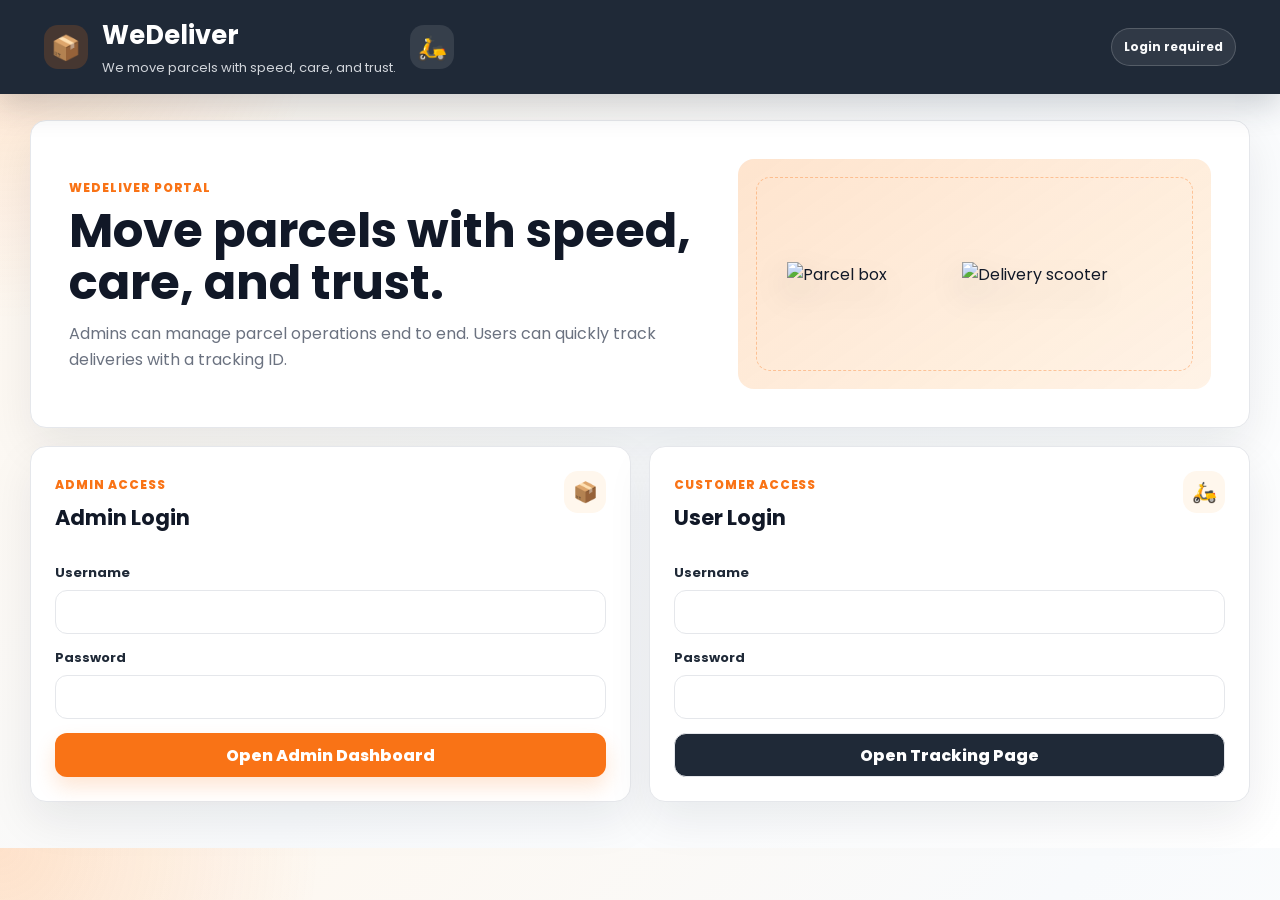
==== commit 76ee0c32: "added data storage" ====
--- a/Frontend/n.html
+++ b/Frontend/n.html
@@ -3,7 +3,7 @@
 <head>
   <meta charset="UTF-8">
   <meta name="viewport" content="width=device-width, initial-scale=1.0">
-  <title>Smart Parcel Dispatch System</title>
+  <title>WeDeliver</title>
   <link rel="preconnect" href="https://fonts.googleapis.com">
   <link rel="preconnect" href="https://fonts.gstatic.com" crossorigin>
   <link href="https://fonts.googleapis.com/css2?family=Poppins:wght@400;500;600;700;800&display=swap" rel="stylesheet">
@@ -16,8 +16,8 @@
     <div class="brand">
       <span class="brand-icon" aria-hidden="true">📦</span>
       <div>
-        <h1>Smart Parcel Dispatch System</h1>
-        <p>Fast dispatch, route tracking, and emergency delivery handling</p>
+        <h1>WeDeliver</h1>
+        <p>We move parcels with speed, care, and trust.</p>
       </div>
       <span class="bike-icon" aria-hidden="true">🛵</span>
     </div>
@@ -31,8 +31,8 @@
     <section id="loginView" class="login-view">
       <div class="hero login-hero">
         <div class="hero-copy">
-          <span class="kicker">Courier Control Portal</span>
-          <h2>Dispatch parcels with a cleaner, smarter workflow.</h2>
+          <span class="kicker">WeDeliver Portal</span>
+          <h2>Move parcels with speed, care, and trust.</h2>
           <p>Admins can manage parcel operations end to end. Users can quickly track deliveries with a tracking ID.</p>
         </div>
         <div class="hero-art" aria-label="Parcel delivery illustration">
@@ -127,7 +127,7 @@
             <legend>Sender Details</legend>
             <div class="form-grid two">
               <label>Sender Name<input name="senderName" placeholder="Sender full name" required></label>
-              <label>Sender Contact<input name="senderContact" placeholder="Phone number" required></label>
+              <label>Sender Contact<input class="phone-input" name="senderContact" placeholder="+91XXXXXXXXXX" inputmode="numeric" maxlength="13" required></label>
             </div>
             <label>Sender Address<input name="senderAddress" placeholder="Pickup address" required></label>
           </fieldset>
@@ -136,7 +136,7 @@
             <legend>Receiver Details</legend>
             <div class="form-grid two">
               <label>Receiver Name<input name="receiverName" placeholder="Receiver full name" required></label>
-              <label>Receiver Contact<input name="receiverContact" placeholder="Phone number" required></label>
+              <label>Receiver Contact<input class="phone-input" name="receiverContact" placeholder="+91XXXXXXXXXX" inputmode="numeric" maxlength="13" required></label>
             </div>
             <label>Receiver Address<input name="receiverAddress" placeholder="Delivery address" required></label>
           </fieldset>
@@ -149,7 +149,7 @@
               </label>
               <label>Delivery Date<input name="deliveryDate" placeholder="DD-MM-YYYY" required></label>
               <label>Road Route
-                <input id="routeInput" name="roadRoute" list="routeOptions" placeholder="Select or type route" required>
+                <input id="routeInput" name="roadRoute" list="routeOptions" placeholder="Select route" required>
               </label>
             </div>
           </fieldset>
@@ -298,24 +298,15 @@
       <option value="Coimbatore"></option>
       <option value="Madurai"></option>
       <option value="Trichy"></option>
-      <option value="Salem"></option>
-      <option value="Tirunelveli"></option>
-      <option value="Bangalore"></option>
-      <option value="Kochi"></option>
-      <option value="Hyderabad"></option>
     </datalist>
 
     <datalist id="routeOptions">
-      <option value="OMR Chennai"></option>
+      <option value="OMR Road"></option>
       <option value="GST Road"></option>
       <option value="ECR Road"></option>
       <option value="Avinashi Road"></option>
       <option value="Ring Road"></option>
       <option value="Bypass Road"></option>
-      <option value="Five Roads"></option>
-      <option value="Electronic City Road"></option>
-      <option value="MG Road"></option>
-      <option value="Hitech City Road"></option>
     </datalist>
   </main>
 
--- a/Frontend/style.css
+++ b/Frontend/style.css
@@ -462,30 +462,52 @@
 }
 
 .timeline {
-  display: grid;
-  gap: 10px;
+  position: relative;
+  display: flex;
+  gap: 0;
+  justify-content: space-between;
   margin-top: 16px;
-  padding-top: 16px;
+  padding: 24px 4px 8px;
   border-top: 1px solid var(--border);
 }
 
+.timeline::before {
+  content: "";
+  position: absolute;
+  left: 22px;
+  right: 22px;
+  top: 33px;
+  height: 8px;
+  border-radius: 999px;
+  background: repeating-linear-gradient(
+    90deg,
+    #9ca3af 0 22px,
+    #ffffff 22px 30px
+  );
+  box-shadow: inset 0 0 0 1px rgba(17, 24, 39, 0.08);
+}
+
 .timeline-step {
-  display: grid;
-  grid-template-columns: 24px 1fr;
-  gap: 10px;
-  align-items: start;
+  position: relative;
+  z-index: 1;
+  display: grid;
+  justify-items: center;
+  gap: 8px;
+  width: 110px;
   color: var(--muted);
+  text-align: center;
+  font-size: 12px;
   font-weight: 600;
 }
 
 .timeline-dot {
-  width: 16px;
-  height: 16px;
-  margin-top: 3px;
+  width: 24px;
+  height: 24px;
+  margin-top: 0;
   border: 3px solid #ffffff;
   border-radius: 50%;
   background: #d1d5db;
-  box-shadow: 0 0 0 1px var(--border);
+  box-shadow: 0 0 0 2px var(--border), 0 6px 14px rgba(17, 24, 39, 0.12);
 }
 
 .timeline-step.done .timeline-dot {
@@ -498,6 +520,36 @@
 
 .timeline-step.danger .timeline-dot {
   background: var(--danger);
+}
+
+.history-list {
+  display: grid;
+  gap: 8px;
+  margin-top: 14px;
+  padding-top: 14px;
+  border-top: 1px dashed var(--border);
+}
+
+.history-list div {
+  display: grid;
+  grid-template-columns: minmax(150px, 1fr) auto;
+  gap: 4px 12px;
+  padding: 10px;
+  border-radius: 10px;
+  background: #ffffff;
+}
+
+.history-list span {
+  color: var(--muted);
+  font-size: 12px;
+  font-weight: 700;
+}
+
+.history-list p {
+  grid-column: 1 / -1;
+  margin: 0;
+  color: var(--muted);
+  font-size: 13px;
 }
 
 .records-card {
@@ -691,4 +743,36 @@
   .parcel-card dl {
     grid-template-columns: 1fr;
   }
-}
+
+  .timeline {
+    align-items: start;
+    flex-direction: column;
+    gap: 14px;
+    padding: 16px 0 0 8px;
+  }
+
+  .timeline::before {
+    left: 20px;
+    right: auto;
+    top: 20px;
+    bottom: 18px;
+    width: 8px;
+    height: auto;
+    background: repeating-linear-gradient(
+      180deg,
+      #9ca3af 0 22px,
+      #ffffff 22px 30px
+    );
+  }
+
+  .timeline-step {
+    grid-template-columns: 32px 1fr;
+    justify-items: start;
+    width: 100%;
+    text-align: left;
+  }
+
+  .history-list div {
+    grid-template-columns: 1fr;
+  }
+}
